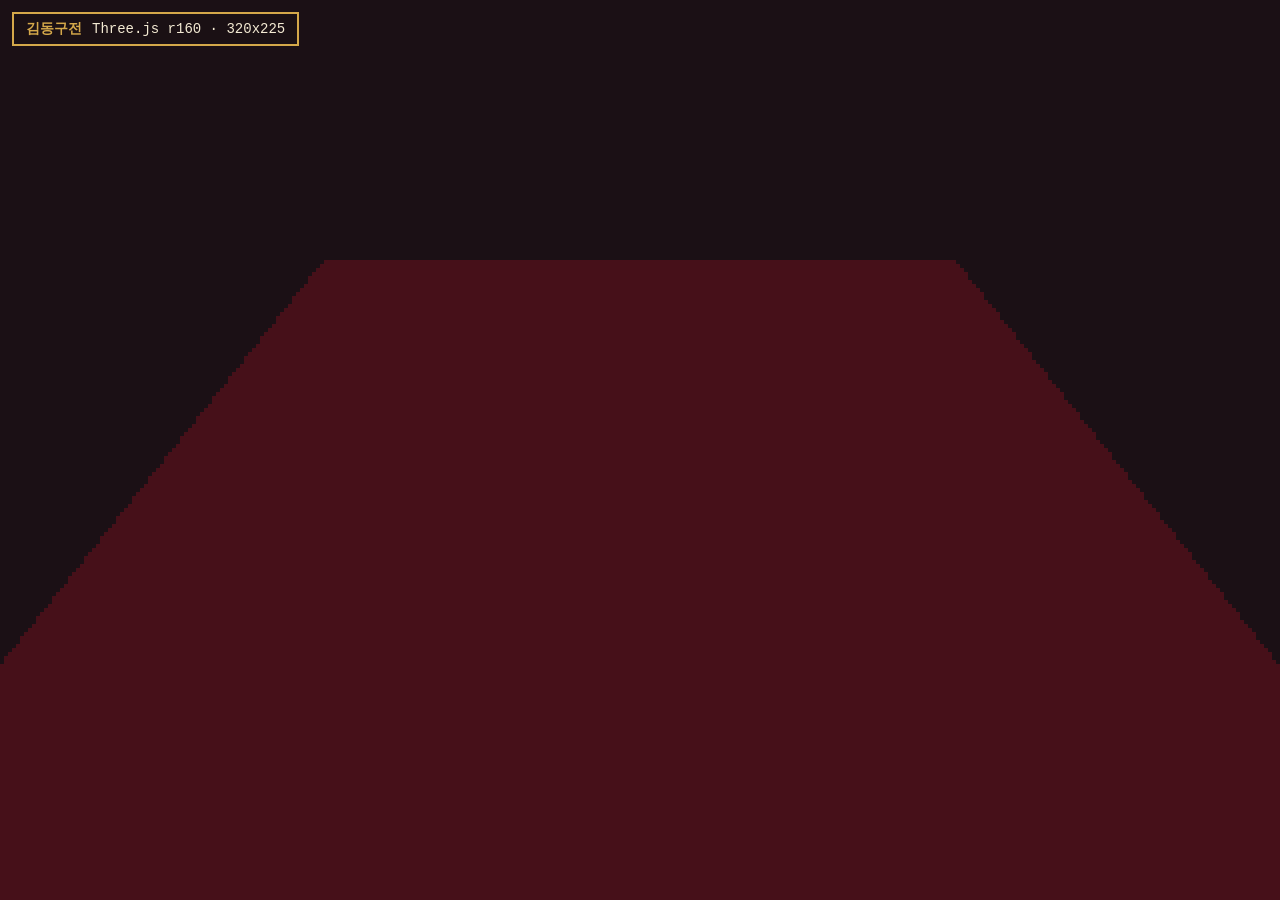
==== index.html @ 3bb3c9f6 "Step 0: Three.js 저해상도 3D 뼈대, 개발 계획서" ====
<!DOCTYPE html>
<html lang="ko">
<head>
  <meta charset="UTF-8">
  <meta name="viewport" content="width=device-width, initial-scale=1.0">
  <title>김동구전 - PIXEL MUSEUM</title>
  <link rel="stylesheet" href="./css/style.css">
</head>
<body>
  <canvas id="game" aria-label="픽셀 미술관 3D 화면"></canvas>
  <div id="hud">
    <span class="hud-title">김동구전</span>
    <span id="hud-status">로딩 중...</span>
  </div>
  <script>
    // main.js(ES 모듈)가 실행되지 못했을 때 화면에 원인을 알려준다.
    (function () {
      var s = document.getElementById('hud-status');
      if (location.protocol === 'file:') {
        s.textContent = 'index.html을 직접 열면 동작하지 않습니다. 터미널에서 "python3 -m http.server 8000" 실행 후 http://localhost:8000 으로 접속하세요.';
        s.className = 'hud-error';
        return;
      }
      setTimeout(function () {
        if (s.textContent === '로딩 중...') {
          s.textContent = '불러오지 못했습니다. 브라우저 콘솔(F12)의 오류를 확인하세요.';
          s.className = 'hud-error';
        }
      }, 3000);
    })();
  </script>
  <script type="module" src="./js/main.js"></script>
</body>
</html>
---- css/style.css ----
:root {
  --wine: #6b1d2a;
  --gold: #d4a84a;
  --ivory: #f3ead3;
  --ink: #1b1015;
}

* { box-sizing: border-box; }

html, body {
  margin: 0;
  height: 100%;
  background: var(--ink);
  overflow: hidden;
  font-family: "Courier New", ui-monospace, monospace;
}

/* 낮은 해상도로 그린 캔버스를 화면 크기로 확대하면서 픽셀을 유지한다 */
#game {
  display: block;
  width: 100vw;
  height: 100vh;
  image-rendering: pixelated;
  image-rendering: crisp-edges;
}

#hud {
  position: fixed;
  top: 12px;
  left: 12px;
  display: flex;
  gap: 10px;
  align-items: center;
  padding: 6px 12px;
  color: var(--ivory);
  background: rgba(27, 16, 21, 0.75);
  border: 2px solid var(--gold);
  font-size: 14px;
  pointer-events: none;
}

.hud-title {
  color: var(--gold);
  font-weight: bold;
}

.hud-error {
  color: #ff8a8a;
  white-space: normal;
  max-width: 60vw;
}
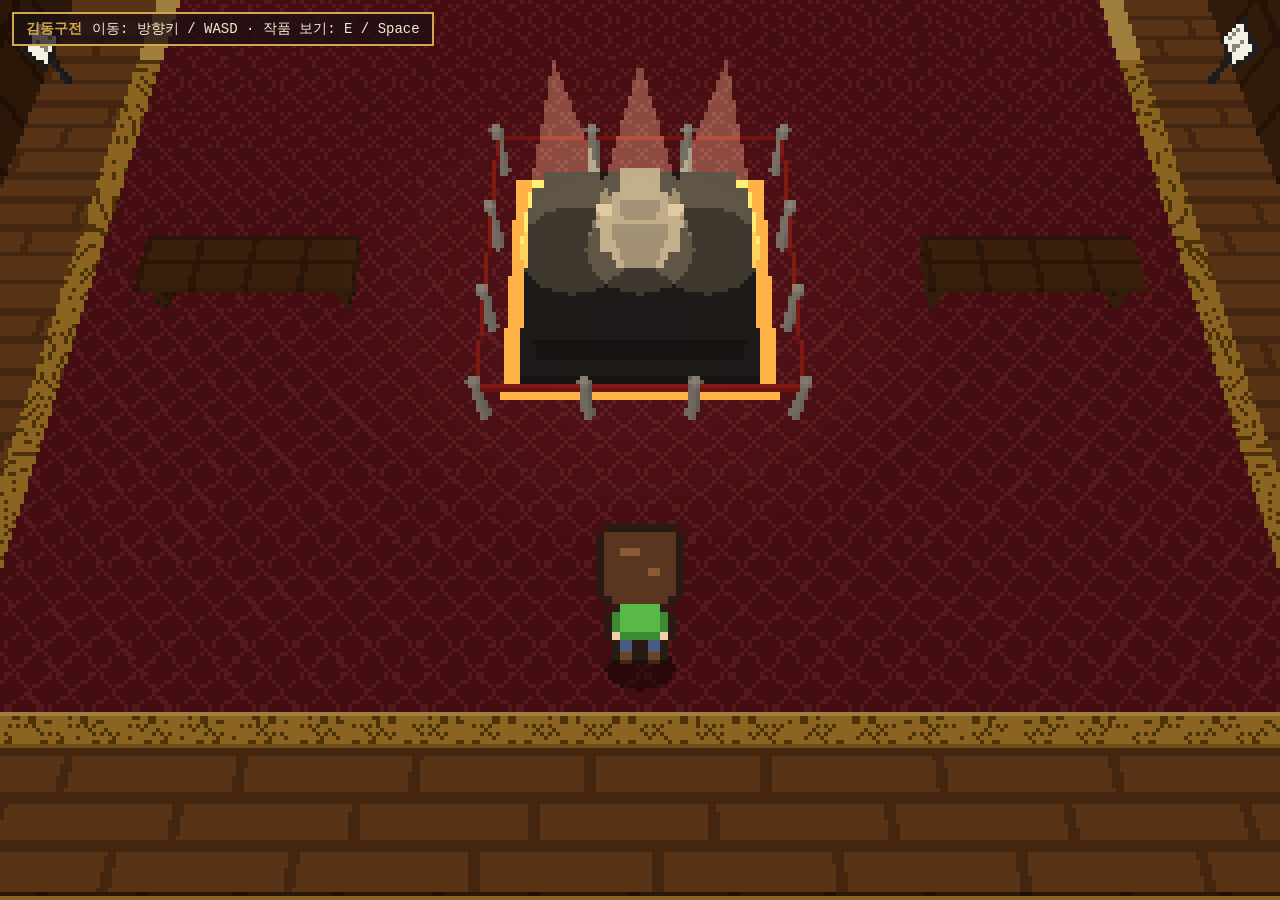
==== commit 3a5f50a1: "Step 2: 전시 슬롯 13개, 벽 액자, 상호작용 패널" ====
--- a/index.html
+++ b/index.html
@@ -12,6 +12,14 @@
     <span class="hud-title">김동구전</span>
     <span id="hud-status">로딩 중...</span>
   </div>
+  <div id="prompt" hidden></div>
+  <section id="panel" hidden role="dialog" aria-modal="true" aria-labelledby="panel-title">
+    <img id="panel-image" alt="" hidden>
+    <h2 id="panel-title"></h2>
+    <p id="panel-author"></p>
+    <p id="panel-desc"></p>
+    <p class="panel-close">E / Space / Esc 로 닫기</p>
+  </section>
   <script>
     // main.js(ES 모듈)가 실행되지 못했을 때 화면에 원인을 알려준다.
     (function () {
--- a/css/style.css
+++ b/css/style.css
@@ -49,3 +49,50 @@
   white-space: normal;
   max-width: 60vw;
 }
+
+/* 근처 작품 안내: 화면 아래 가운데 */
+#prompt {
+  position: fixed;
+  left: 50%;
+  bottom: 28px;
+  transform: translateX(-50%);
+  padding: 6px 14px;
+  color: var(--ivory);
+  background: rgba(27, 16, 21, 0.85);
+  border: 2px solid var(--gold);
+  font-size: 14px;
+  pointer-events: none;
+}
+
+/* 작품 상세 패널: 화면 가운데 */
+#panel {
+  position: fixed;
+  left: 50%;
+  top: 50%;
+  transform: translate(-50%, -50%);
+  width: min(560px, 90vw);
+  max-height: 88vh;
+  overflow: auto;
+  padding: 18px 20px;
+  color: var(--ivory);
+  background: rgba(27, 16, 21, 0.94);
+  border: 3px solid var(--gold);
+  box-shadow: 0 0 0 3px var(--wine);
+}
+
+#panel[hidden], #prompt[hidden], #panel-image[hidden] { display: none; }
+
+#panel-image {
+  display: block;
+  width: 100%;
+  max-height: 50vh;
+  object-fit: contain;
+  image-rendering: pixelated;
+  background: #0e080b;
+  border: 2px solid var(--gold);
+}
+
+#panel h2 { margin: 12px 0 2px; color: var(--gold); font-size: 20px; }
+#panel p { margin: 4px 0; line-height: 1.5; }
+#panel-author { color: #c9b98f; font-size: 13px; }
+.panel-close { margin-top: 12px; color: #9a8f74; font-size: 12px; text-align: right; }
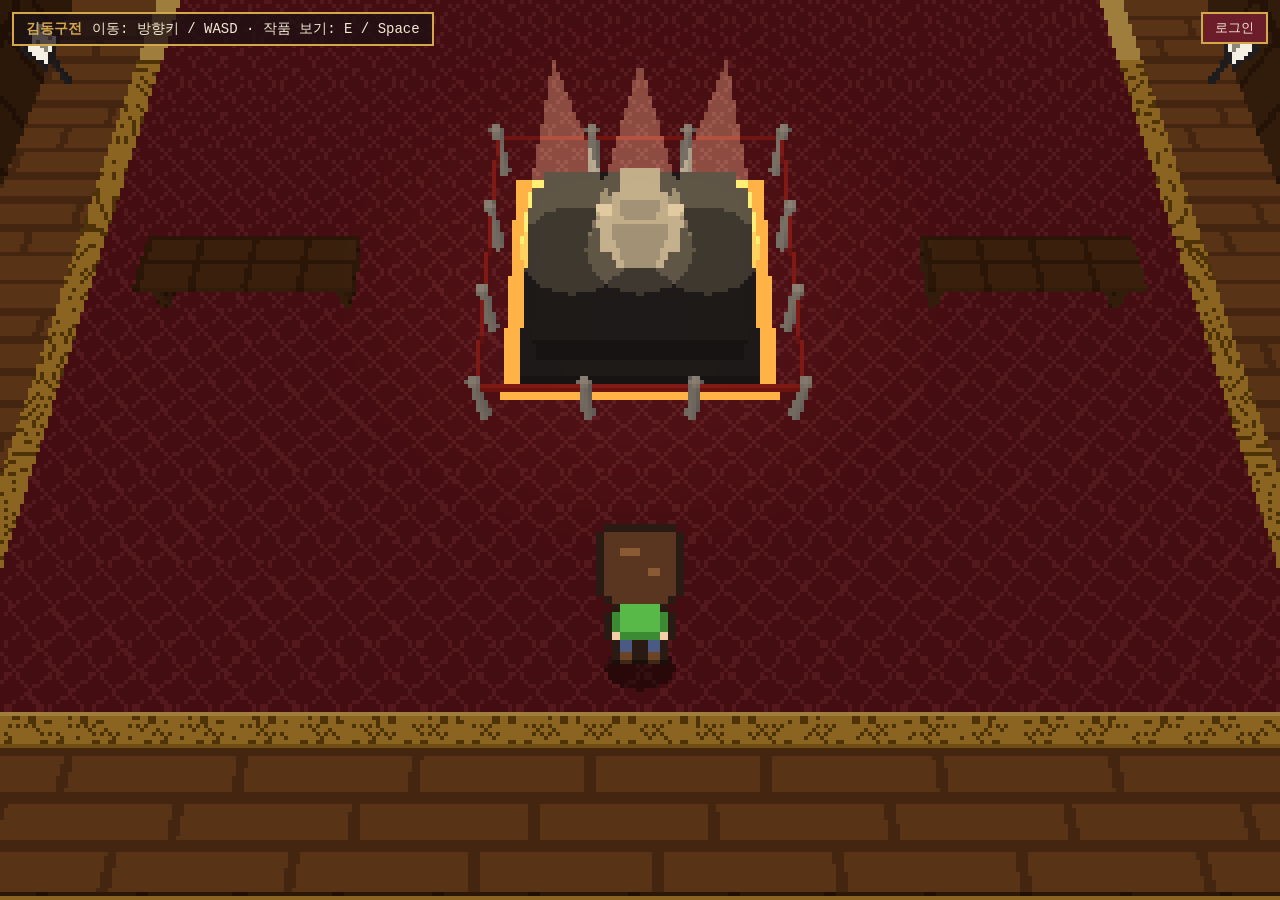
==== commit 29c0f3f9: "Step 4: 작품 업로드(이미지 축소, Storage, artworks), 로그인 시 내 작품 표시, 모의 서버 테스트, 스토리지 select 정책" ====
--- a/index.html
+++ b/index.html
@@ -12,12 +12,41 @@
     <span class="hud-title">김동구전</span>
     <span id="hud-status">로딩 중...</span>
   </div>
+  <div id="auth-bar" hidden>
+    <span id="auth-who" hidden></span>
+    <button id="auth-open" type="button">로그인</button>
+    <button id="auth-logout" type="button" hidden>로그아웃</button>
+  </div>
+  <section id="auth-modal" hidden role="dialog" aria-modal="true" aria-labelledby="auth-title">
+    <form id="auth-form" novalidate>
+      <h2 id="auth-title">로그인 / 가입</h2>
+      <label>이메일 <input id="auth-email" type="email" autocomplete="email"></label>
+      <label>비밀번호 (6자 이상) <input id="auth-password" type="password" autocomplete="current-password"></label>
+      <p id="auth-msg" role="status"></p>
+      <div class="auth-buttons">
+        <button type="submit">로그인</button>
+        <button id="auth-signup" type="button">가입</button>
+        <button id="auth-cancel" type="button">닫기</button>
+      </div>
+    </form>
+  </section>
   <div id="prompt" hidden></div>
   <section id="panel" hidden role="dialog" aria-modal="true" aria-labelledby="panel-title">
     <img id="panel-image" alt="" hidden>
     <h2 id="panel-title"></h2>
     <p id="panel-author"></p>
     <p id="panel-desc"></p>
+    <button id="upload-open" type="button" hidden>작품 올리기</button>
+    <form id="upload-form" hidden novalidate>
+      <label>이미지 (png, jpg, webp) <input id="upload-file" type="file" accept="image/png,image/jpeg,image/webp"></label>
+      <label>제목 <input id="upload-title" type="text" maxlength="60"></label>
+      <label>설명 <textarea id="upload-desc" rows="3" maxlength="500"></textarea></label>
+      <p id="upload-msg" role="status"></p>
+      <div class="auth-buttons">
+        <button id="upload-submit" type="submit">올리기</button>
+        <button id="upload-cancel" type="button">취소</button>
+      </div>
+    </form>
     <p class="panel-close">E / Space / Esc 로 닫기</p>
   </section>
   <script>
--- a/css/style.css
+++ b/css/style.css
@@ -96,3 +96,84 @@
 #panel p { margin: 4px 0; line-height: 1.5; }
 #panel-author { color: #c9b98f; font-size: 13px; }
 .panel-close { margin-top: 12px; color: #9a8f74; font-size: 12px; text-align: right; }
+
+/* 로그인: 오른쪽 위 막대 + 가운데 창 */
+#auth-bar {
+  position: fixed;
+  top: 12px;
+  right: 12px;
+  display: flex;
+  gap: 8px;
+  align-items: center;
+  color: var(--ivory);
+  font-size: 13px;
+}
+
+#auth-modal {
+  position: fixed;
+  left: 50%;
+  top: 50%;
+  transform: translate(-50%, -50%);
+  width: min(360px, 90vw);
+  padding: 18px 20px;
+  color: var(--ivory);
+  background: rgba(27, 16, 21, 0.96);
+  border: 3px solid var(--gold);
+  box-shadow: 0 0 0 3px var(--wine);
+}
+
+#auth-bar[hidden], #auth-modal[hidden], #auth-who[hidden], #auth-open[hidden], #auth-logout[hidden] { display: none; }
+
+#auth-modal h2 { margin: 0 0 10px; color: var(--gold); font-size: 20px; }
+#auth-modal label { display: block; margin: 8px 0; font-size: 13px; }
+#auth-modal input {
+  display: block;
+  width: 100%;
+  margin-top: 4px;
+  padding: 6px 8px;
+  color: var(--ivory);
+  background: #0e080b;
+  border: 2px solid var(--gold);
+  font: inherit;
+}
+#auth-msg { min-height: 1.4em; margin: 8px 0; font-size: 13px; }
+.auth-error { color: #ff8a8a; }
+.auth-ok { color: #9fe0a0; }
+.auth-buttons { display: flex; gap: 8px; }
+
+#auth-bar button, .auth-buttons button {
+  padding: 5px 12px;
+  color: var(--ivory);
+  background: var(--wine);
+  border: 2px solid var(--gold);
+  font: inherit;
+  cursor: pointer;
+}
+#auth-bar button:hover, .auth-buttons button:hover { background: #8a2a3b; }
+button:disabled { opacity: 0.5; cursor: default; }
+
+/* 작품 올리기 폼 (상세 패널 안) */
+#upload-form[hidden], #upload-open[hidden] { display: none; }
+#upload-form label { display: block; margin: 8px 0; font-size: 13px; }
+#upload-form input[type="text"], #upload-form textarea, #upload-form input[type="file"] {
+  display: block;
+  width: 100%;
+  margin-top: 4px;
+  padding: 6px 8px;
+  color: var(--ivory);
+  background: #0e080b;
+  border: 2px solid var(--gold);
+  font: inherit;
+}
+#upload-form textarea { resize: vertical; }
+#upload-msg { min-height: 1.4em; margin: 8px 0; font-size: 13px; }
+#upload-open, #upload-form button {
+  padding: 5px 12px;
+  color: var(--ivory);
+  background: var(--wine);
+  border: 2px solid var(--gold);
+  font: inherit;
+  cursor: pointer;
+}
+#upload-open { margin-top: 10px; }
+#upload-open:hover, #upload-form button:hover { background: #8a2a3b; }
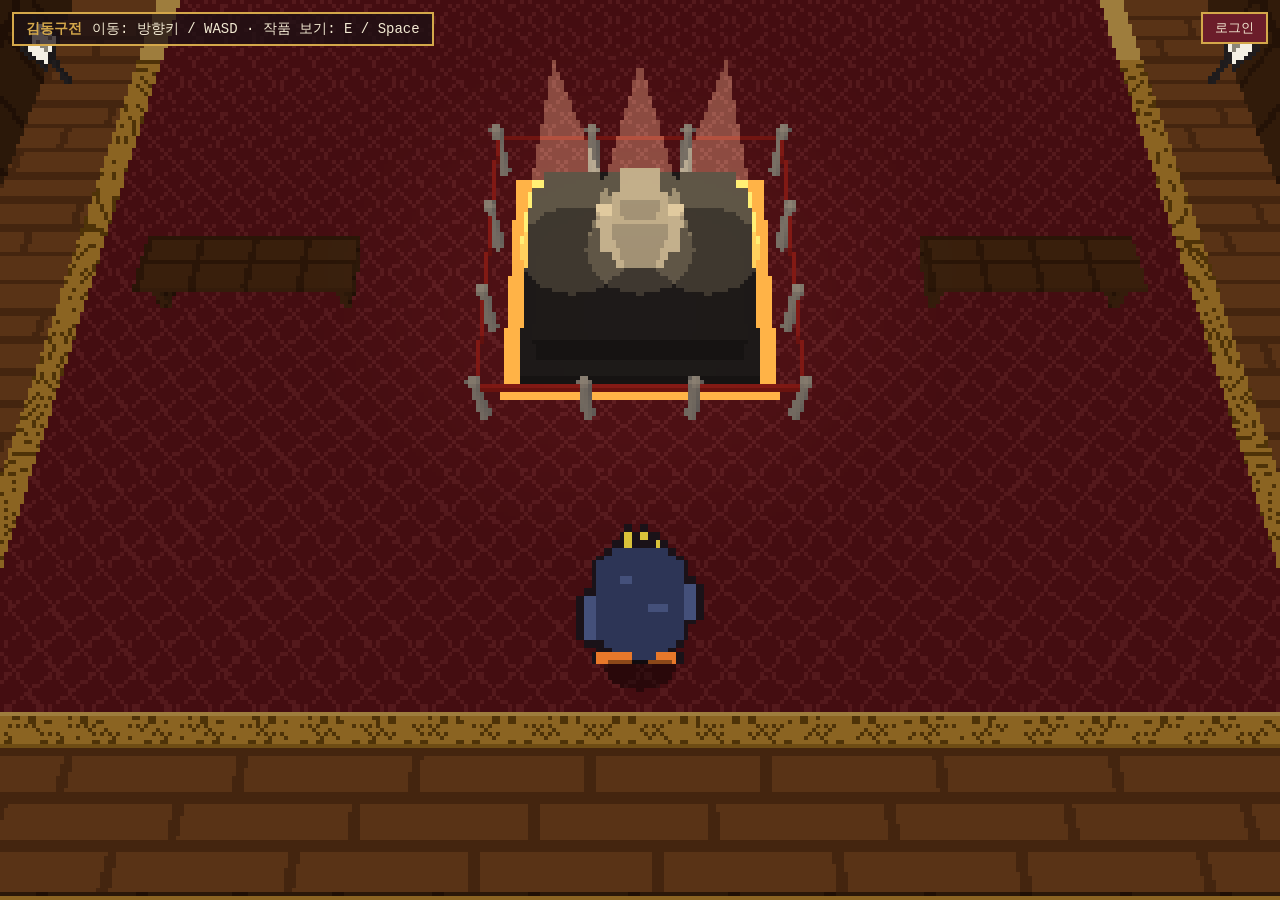
==== commit 24f4e6fa: "못생긴 펭귄 캐릭터, 모바일 터치 조작(가상 조이스틱·보기/닫기 버튼), 터치 테스트" ====
--- a/index.html
+++ b/index.html
@@ -31,6 +31,10 @@
     </form>
   </section>
   <div id="prompt" hidden></div>
+  <div id="touch" hidden>
+    <div id="stick-base" aria-label="이동 조이스틱"><div id="stick-knob"></div></div>
+    <button id="touch-act" type="button">보기</button>
+  </div>
   <section id="panel" hidden role="dialog" aria-modal="true" aria-labelledby="panel-title">
     <img id="panel-image" alt="" hidden>
     <h2 id="panel-title"></h2>
@@ -47,7 +51,10 @@
         <button id="upload-cancel" type="button">취소</button>
       </div>
     </form>
-    <p class="panel-close">E / Space / Esc 로 닫기</p>
+    <div class="panel-foot">
+      <p class="panel-close">E / Space / Esc 로 닫기</p>
+      <button id="panel-close-btn" type="button">닫기</button>
+    </div>
   </section>
   <script>
     // main.js(ES 모듈)가 실행되지 못했을 때 화면에 원인을 알려준다.
--- a/css/style.css
+++ b/css/style.css
@@ -95,7 +95,17 @@
 #panel h2 { margin: 12px 0 2px; color: var(--gold); font-size: 20px; }
 #panel p { margin: 4px 0; line-height: 1.5; }
 #panel-author { color: #c9b98f; font-size: 13px; }
-.panel-close { margin-top: 12px; color: #9a8f74; font-size: 12px; text-align: right; }
+.panel-foot { display: flex; align-items: center; justify-content: flex-end; gap: 12px; margin-top: 12px; }
+.panel-close { margin: 0 !important; color: #9a8f74; font-size: 12px; text-align: right; }
+body.is-touch .panel-close { display: none; }
+#panel-close-btn {
+  padding: 8px 16px;
+  color: var(--ivory);
+  background: var(--wine);
+  border: 2px solid var(--gold);
+  font: inherit;
+  cursor: pointer;
+}
 
 /* 로그인: 오른쪽 위 막대 + 가운데 창 */
 #auth-bar {
@@ -177,3 +187,56 @@
 }
 #upload-open { margin-top: 10px; }
 #upload-open:hover, #upload-form button:hover { background: #8a2a3b; }
+
+/* 터치 조작: 조이스틱(왼쪽 아래)과 보기 버튼(오른쪽 아래). 패널·로그인 창보다 아래에 깔린다 */
+#touch[hidden] { display: none; }
+#touch { position: fixed; inset: 0; pointer-events: none; z-index: 5; }
+#stick-base, #touch-act { pointer-events: auto; touch-action: none; user-select: none; -webkit-user-select: none; -webkit-touch-callout: none; }
+#stick-base {
+  position: absolute;
+  left: 24px;
+  bottom: 28px;
+  width: 132px;
+  height: 132px;
+  border-radius: 50%;
+  background: rgba(27, 16, 21, 0.55);
+  border: 3px solid var(--gold);
+}
+#stick-knob {
+  position: absolute;
+  left: 50%;
+  top: 50%;
+  width: 56px;
+  height: 56px;
+  margin: -28px 0 0 -28px;
+  border-radius: 50%;
+  background: var(--wine);
+  border: 3px solid var(--gold);
+  pointer-events: none;
+}
+#touch-act {
+  position: absolute;
+  right: 24px;
+  bottom: 48px;
+  width: 92px;
+  height: 92px;
+  border-radius: 50%;
+  color: var(--ivory);
+  background: var(--wine);
+  border: 3px solid var(--gold);
+  font: inherit;
+  font-size: 18px;
+}
+#touch-act:active { background: #8a2a3b; }
+body.is-touch { touch-action: none; user-select: none; -webkit-user-select: none; }
+body.is-touch input, body.is-touch textarea { user-select: text; -webkit-user-select: text; }
+#panel, #auth-modal { z-index: 10; }
+#auth-bar { z-index: 6; }
+body.is-touch #prompt { bottom: 180px; }
+body.is-touch #panel { touch-action: pan-y; }
+
+/* 좁은 화면: 상단 안내 문구가 로그인 막대와 겹치지 않게 줄바꿈하고 막대를 아래로 내린다 */
+@media (max-width: 640px) {
+  #hud { right: 12px; flex-wrap: wrap; gap: 2px 10px; font-size: 12px; }
+  #auth-bar { top: 74px; }
+}
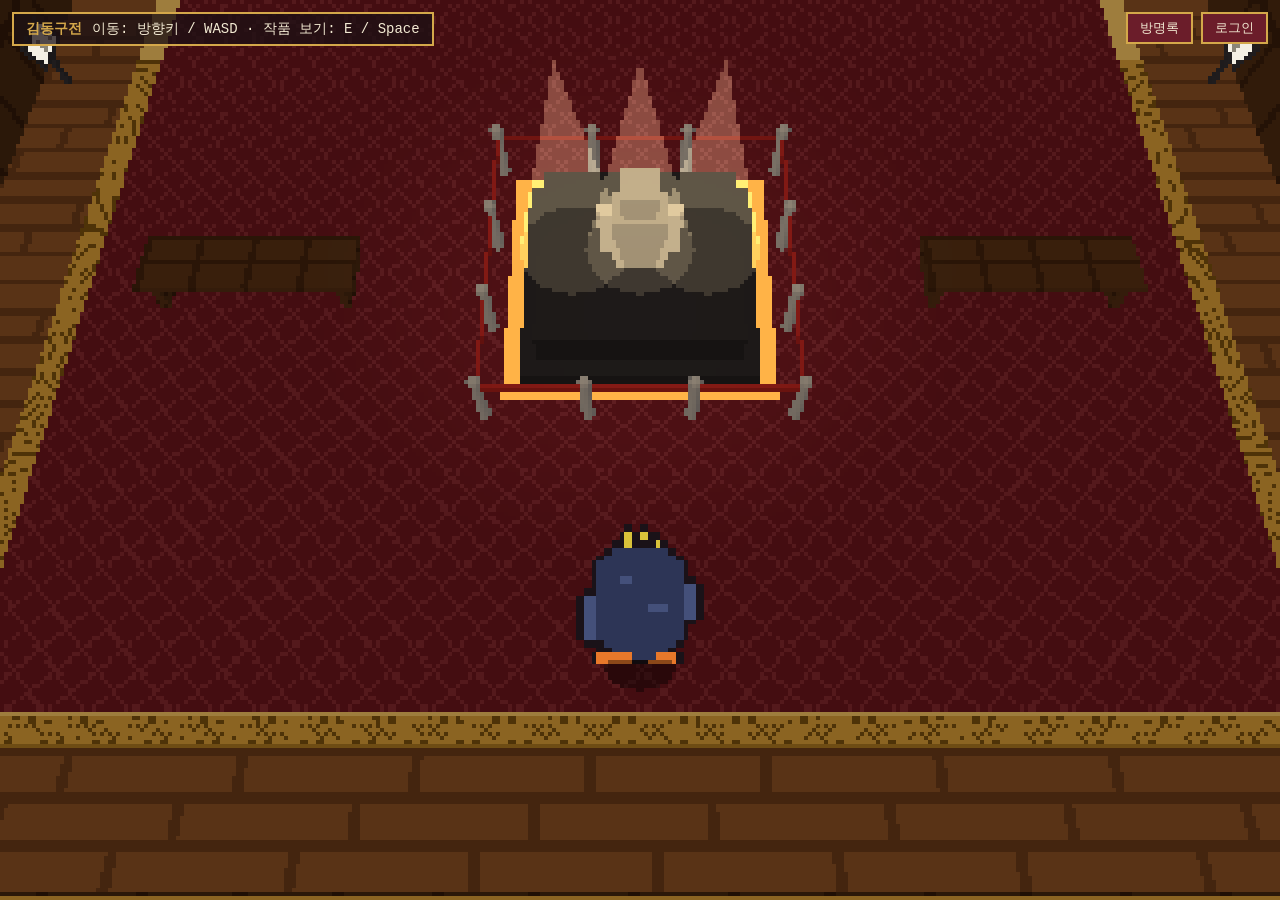
==== commit 86f4281b: "방명록(테이블·RLS·화면), 문서 갱신: 추가 요청 4건 정리" ====
--- a/index.html
+++ b/index.html
@@ -13,10 +13,26 @@
     <span id="hud-status">로딩 중...</span>
   </div>
   <div id="auth-bar" hidden>
+    <button id="gb-open" type="button">방명록</button>
     <span id="auth-who" hidden></span>
     <button id="auth-open" type="button">로그인</button>
     <button id="auth-logout" type="button" hidden>로그아웃</button>
   </div>
+  <section id="gb-modal" hidden role="dialog" aria-modal="true" aria-labelledby="gb-title">
+    <h2 id="gb-title">방명록</h2>
+    <p id="gb-note"></p>
+    <ul id="gb-list"></ul>
+    <form id="gb-form" novalidate>
+      <label>이름 <input id="gb-name" type="text" maxlength="20" autocomplete="nickname"></label>
+      <label>한 줄 남기기 <textarea id="gb-message" rows="2" maxlength="200"></textarea></label>
+      <div class="auth-buttons"><button id="gb-submit" type="submit">남기기</button></div>
+    </form>
+    <p id="gb-status" role="status"></p>
+    <div class="auth-buttons">
+      <button id="gb-enter" type="button" hidden>게스트로 입장</button>
+      <button id="gb-close" type="button">닫기</button>
+    </div>
+  </section>
   <section id="auth-modal" hidden role="dialog" aria-modal="true" aria-labelledby="auth-title">
     <form id="auth-form" novalidate>
       <h2 id="auth-title">로그인 / 가입</h2>
--- a/css/style.css
+++ b/css/style.css
@@ -240,3 +240,43 @@
   #hud { right: 12px; flex-wrap: wrap; gap: 2px 10px; font-size: 12px; }
   #auth-bar { top: 74px; }
 }
+
+/* 방명록 */
+#gb-modal[hidden], #gb-enter[hidden], #gb-form[hidden] { display: none; }
+#gb-modal {
+  position: fixed;
+  left: 50%;
+  top: 50%;
+  transform: translate(-50%, -50%);
+  z-index: 10;
+  width: min(460px, 92vw);
+  max-height: 88vh;
+  overflow: auto;
+  padding: 16px 18px;
+  color: var(--ivory);
+  background: rgba(27, 16, 21, 0.96);
+  border: 3px solid var(--gold);
+  box-shadow: 0 0 0 3px var(--wine);
+}
+#gb-modal h2 { margin: 0 0 4px; color: var(--gold); font-size: 20px; }
+#gb-note { margin: 0 0 8px; color: #c9b98f; font-size: 13px; }
+#gb-list { list-style: none; margin: 0 0 10px; padding: 0; max-height: 34vh; overflow: auto; border: 2px solid #4a3a2a; background: #0e080b; }
+#gb-list li { padding: 8px 10px; border-bottom: 1px solid #3a2c22; }
+#gb-list li:last-child { border-bottom: 0; }
+#gb-list .gb-empty { color: #9a8f74; font-size: 13px; }
+.gb-head { display: flex; gap: 10px; align-items: baseline; font-size: 13px; }
+.gb-head strong { color: var(--gold); }
+.gb-head span { color: #9a8f74; font-size: 12px; }
+.gb-del { margin-left: auto; padding: 1px 8px; color: var(--ivory); background: var(--wine); border: 1px solid var(--gold); font: inherit; font-size: 12px; cursor: pointer; }
+#gb-list p { margin: 4px 0 0; line-height: 1.5; font-size: 14px; word-break: break-word; white-space: pre-wrap; }
+#gb-form label { display: block; margin: 6px 0; font-size: 13px; }
+#gb-form input, #gb-form textarea {
+  display: block; width: 100%; margin-top: 4px; padding: 6px 8px;
+  color: var(--ivory); background: #0e080b; border: 2px solid var(--gold); font: inherit;
+}
+#gb-form textarea { resize: vertical; }
+#gb-status { min-height: 1.4em; margin: 8px 0; font-size: 13px; }
+#gb-modal button:not(.gb-del) { padding: 5px 12px; color: var(--ivory); background: var(--wine); border: 2px solid var(--gold); font: inherit; cursor: pointer; }
+#gb-modal button:hover { background: #8a2a3b; }
+#auth-bar { flex-wrap: wrap; justify-content: flex-end; }
+#auth-bar #gb-open { padding: 5px 12px; color: var(--ivory); background: var(--wine); border: 2px solid var(--gold); font: inherit; cursor: pointer; }
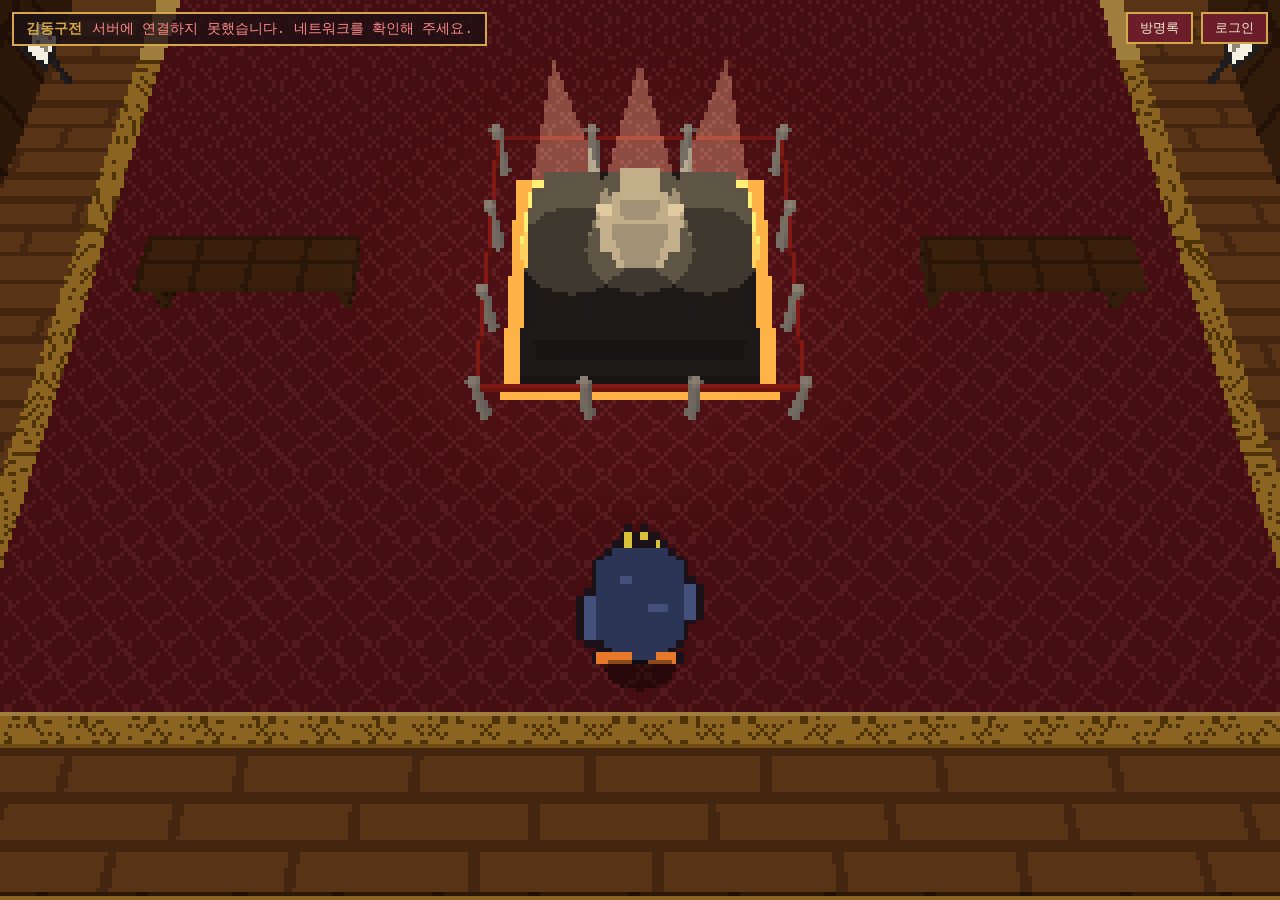
==== commit efce0586: "공유 미술관 모드(museumId): 방문자는 관람·방명록, 주인만 올리기·바꾸기·내리기. 게스트 세션 정리, 테스트 추가" ====
--- a/index.html
+++ b/index.html
@@ -57,11 +57,15 @@
     <p id="panel-author"></p>
     <p id="panel-desc"></p>
     <button id="upload-open" type="button" hidden>작품 올리기</button>
+    <div class="upload-owner">
+      <button id="upload-replace" type="button" hidden>작품 바꾸기</button>
+      <button id="upload-remove" type="button" hidden>내리기</button>
+    </div>
+    <p id="upload-msg" role="status"></p>
     <form id="upload-form" hidden novalidate>
       <label>이미지 (png, jpg, webp) <input id="upload-file" type="file" accept="image/png,image/jpeg,image/webp"></label>
       <label>제목 <input id="upload-title" type="text" maxlength="60"></label>
       <label>설명 <textarea id="upload-desc" rows="3" maxlength="500"></textarea></label>
-      <p id="upload-msg" role="status"></p>
       <div class="auth-buttons">
         <button id="upload-submit" type="submit">올리기</button>
         <button id="upload-cancel" type="button">취소</button>
--- a/css/style.css
+++ b/css/style.css
@@ -163,7 +163,9 @@
 button:disabled { opacity: 0.5; cursor: default; }
 
 /* 작품 올리기 폼 (상세 패널 안) */
-#upload-form[hidden], #upload-open[hidden] { display: none; }
+#upload-form[hidden], #upload-open[hidden], #upload-replace[hidden], #upload-remove[hidden] { display: none; }
+.upload-owner { display: flex; gap: 8px; }
+#upload-msg:empty { display: none; }
 #upload-form label { display: block; margin: 8px 0; font-size: 13px; }
 #upload-form input[type="text"], #upload-form textarea, #upload-form input[type="file"] {
   display: block;
@@ -177,7 +179,7 @@
 }
 #upload-form textarea { resize: vertical; }
 #upload-msg { min-height: 1.4em; margin: 8px 0; font-size: 13px; }
-#upload-open, #upload-form button {
+#upload-open, #upload-replace, #upload-remove, #upload-form button {
   padding: 5px 12px;
   color: var(--ivory);
   background: var(--wine);
@@ -185,8 +187,8 @@
   font: inherit;
   cursor: pointer;
 }
-#upload-open { margin-top: 10px; }
-#upload-open:hover, #upload-form button:hover { background: #8a2a3b; }
+#upload-open, #upload-replace, #upload-remove { margin-top: 10px; }
+#upload-open:hover, #upload-replace:hover, #upload-remove:hover, #upload-form button:hover { background: #8a2a3b; }
 
 /* 터치 조작: 조이스틱(왼쪽 아래)과 보기 버튼(오른쪽 아래). 패널·로그인 창보다 아래에 깔린다 */
 #touch[hidden] { display: none; }
